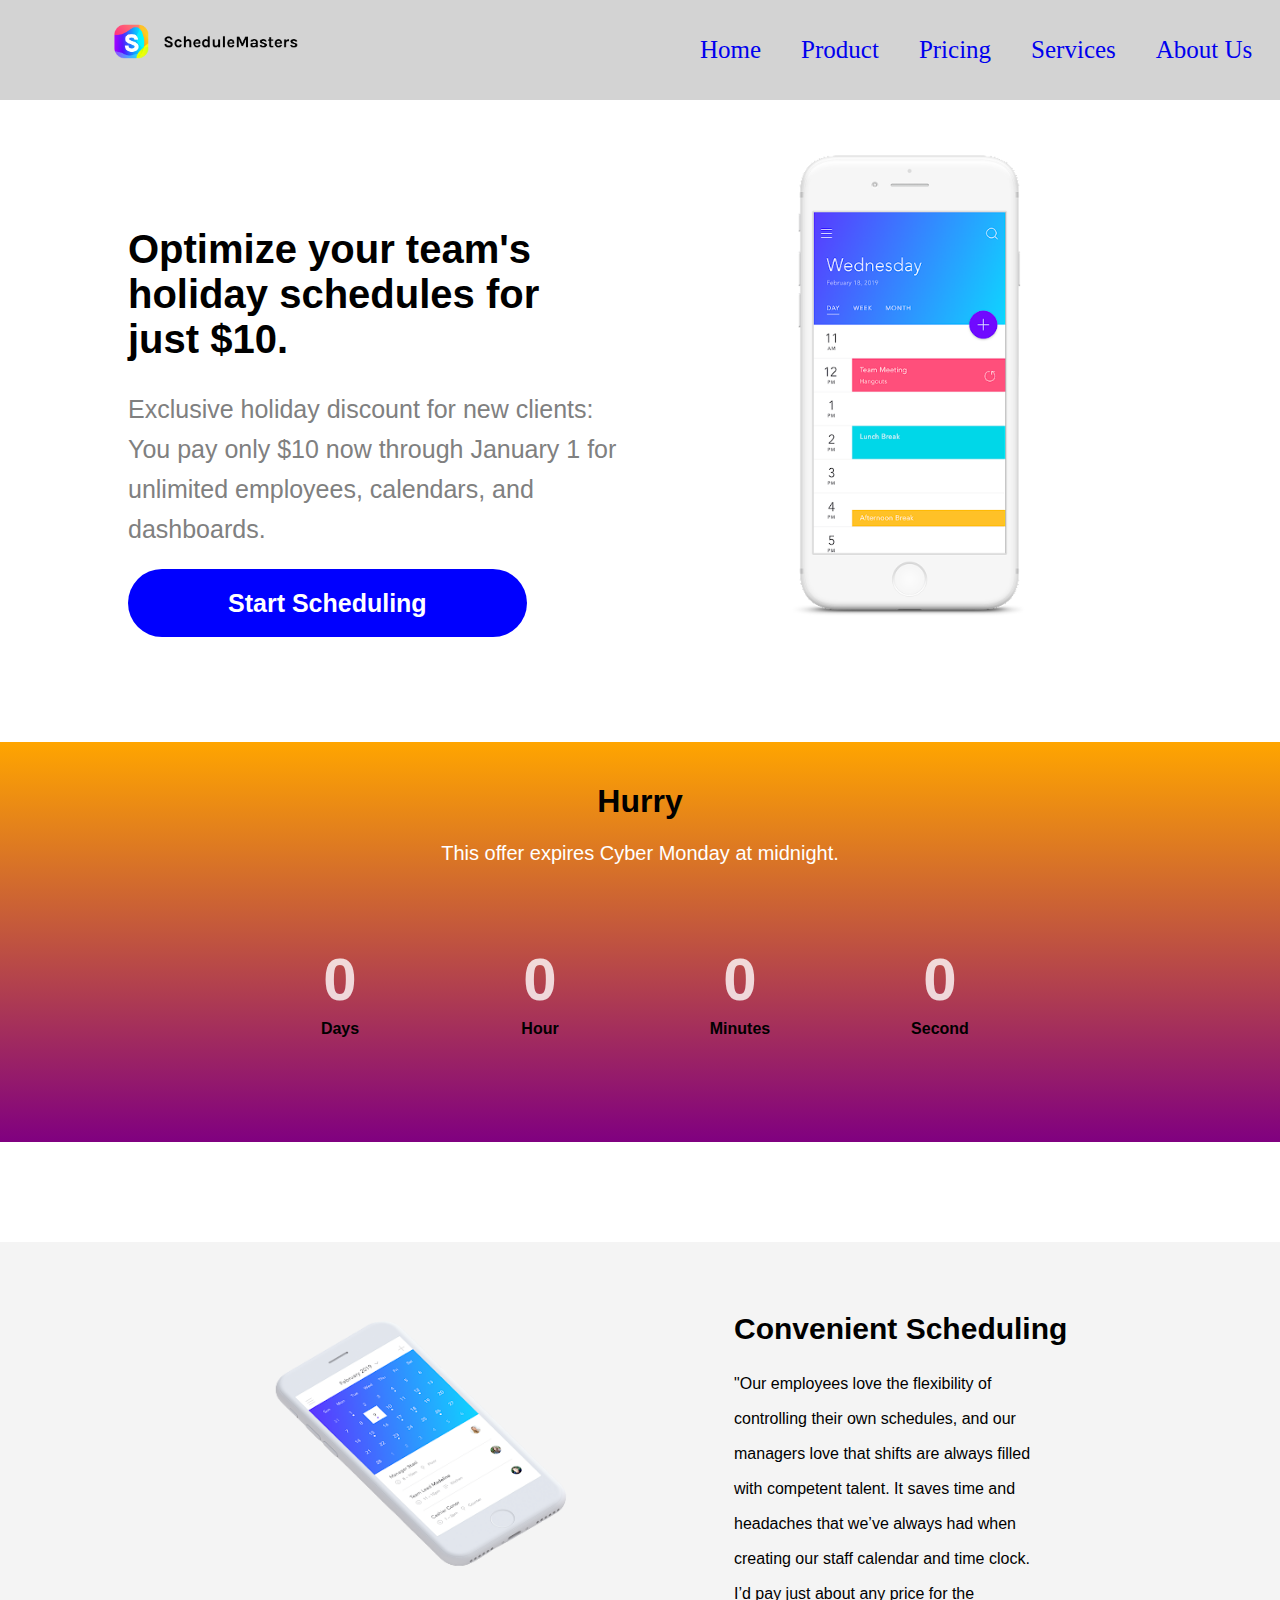
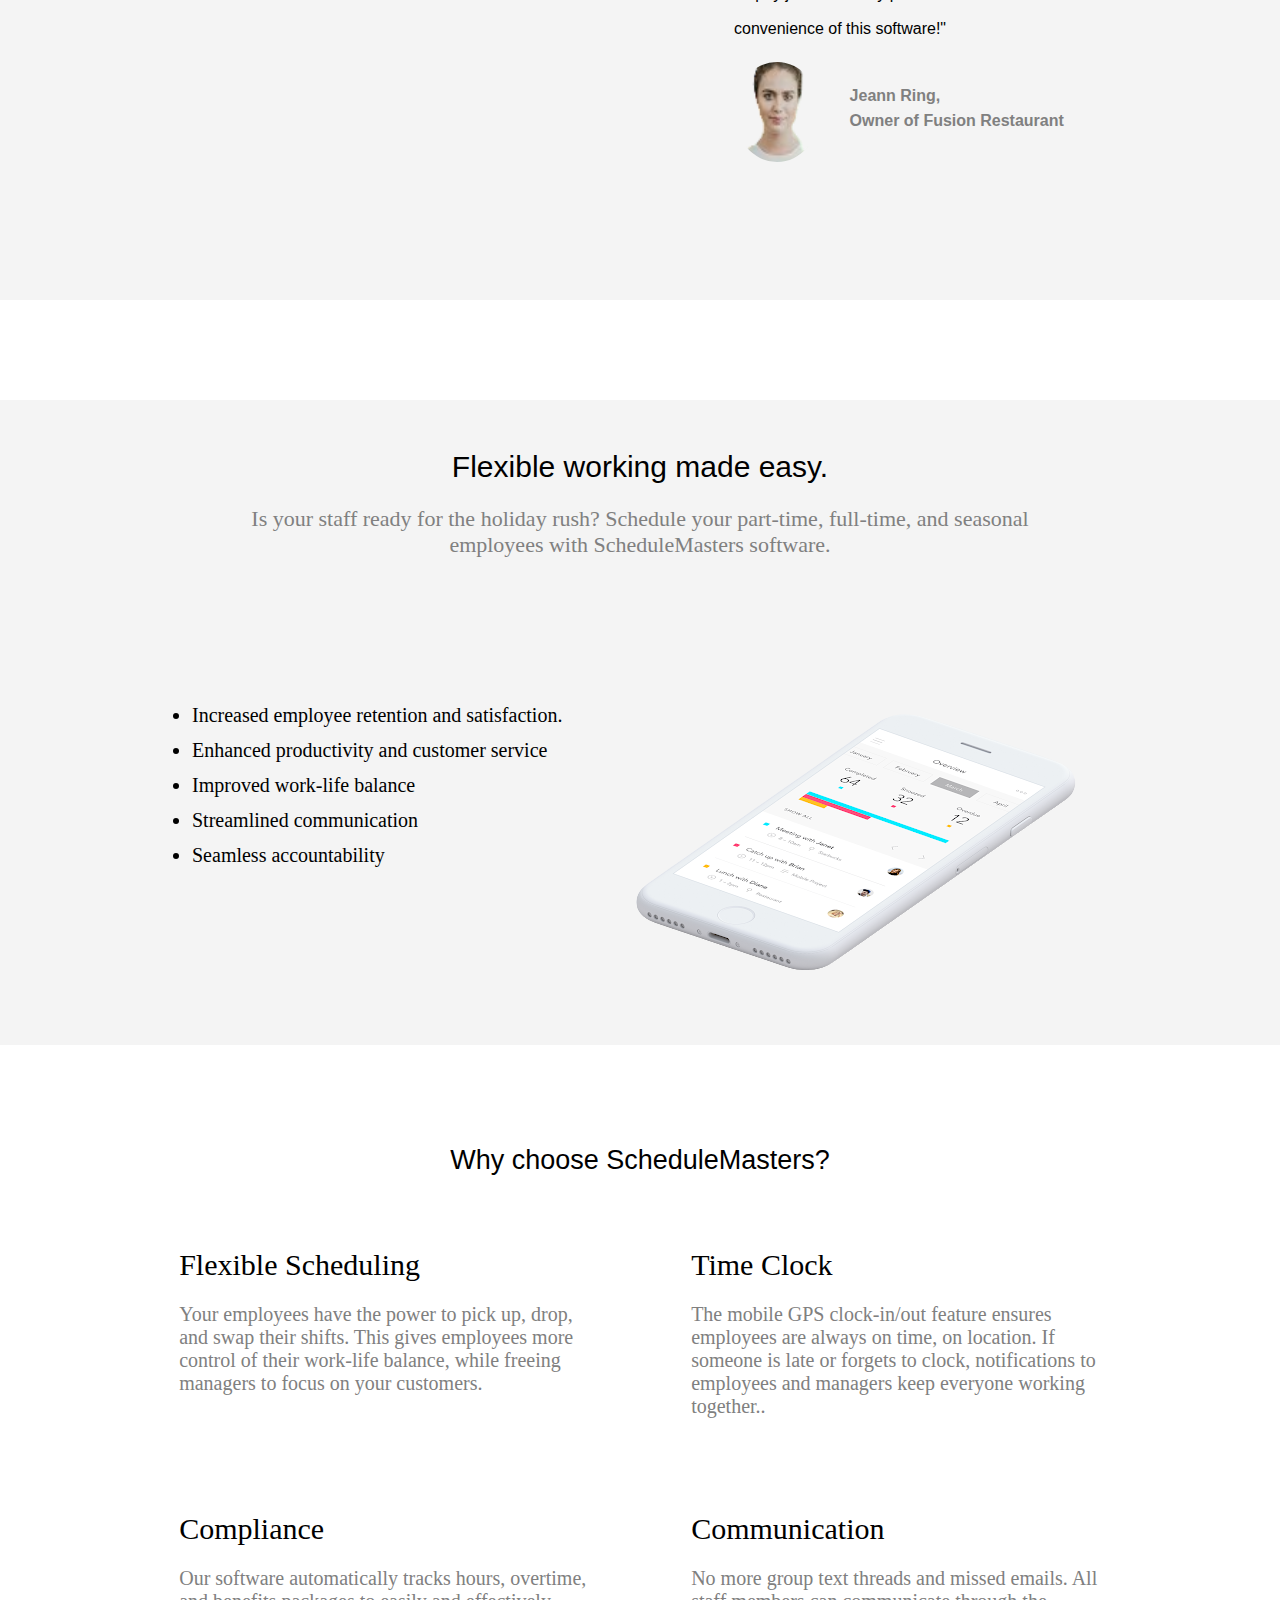
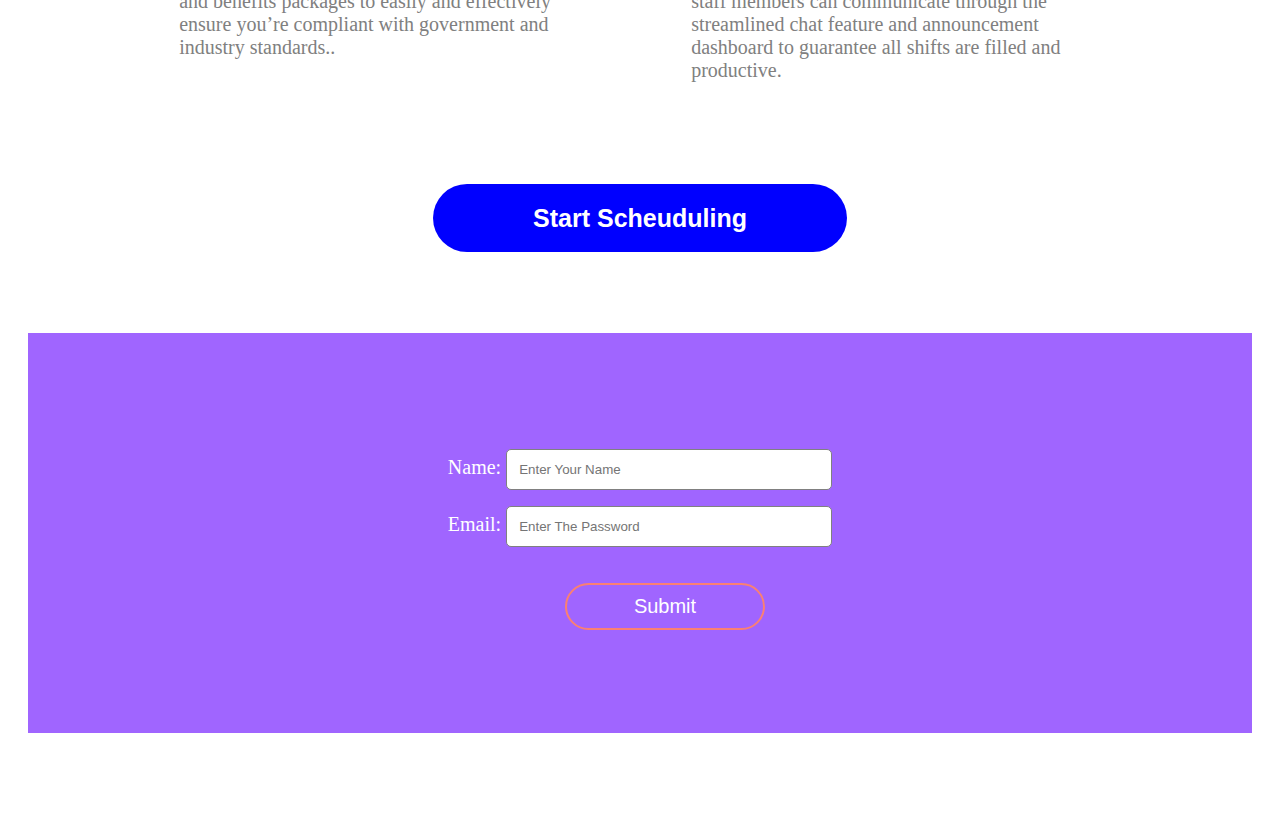
==== index.html @ a2fe0b65 "addd" ====
<!DOCTYPE html>
<html lang="en">
<head>
    <meta charset="UTF-8">
    <meta http-equiv="X-UA-Compatible" content="IE=edge">
    <meta name="viewport" content="width=device-width, initial-scale=1.0">
    <title>My seceond portfolio website</title>
    <link rel="stylesheet" href="css/style.css">
</head>
<body>

    <nav class="navbar">
        <div class="logo">
            <img src="image/logo.png" alt="">
        </div>

        <div>
            <ul class="nav-links">
                <li><a href="#">Home </a></li>
                <li><a href="#">Product</a></li>
                <li><a href="#">Pricing</a></li>
                <li><a href="#">Services</a></li>
                <li><a href="#">About Us</a></li>
            </ul>
        </div>
    </nav>

    <section class="container">
        <div class="banner-area">
            <h1>Optimize your team's <br> holiday schedules for <br> just $10.</h1>
            <p>Exclusive holiday discount for new clients: You pay only $10 now through January 1 for unlimited employees, calendars, and dashboards. </p>

            <a href="#">Start Scheduling</a>
        </div>

        <div class="banner-area">
            <img src="image/banner.png" alt="">
        </div>
    </section>


    <!-- ----main section option----- -->

    <section class="main-section">
         <div class="time-title">
        <h1>Hurry</h1>
        <p>This offer expires Cyber Monday at midnight. </p>
         </div>

        <div class="time-counting">
            <div>
            <h1>0</h1> 
            <p>Days</p>
        </div>
        <div>
            <h1>0</h1> 
            <p>Hour</p>
        </div>
        <div>
            <h1>0</h1> 
            <p>Minutes</p>
        </div>
        <div>
            <h1>0</h1> 
            <p>Second</p>
        </div>
        </div>
    </section>


    <section class="convenience">
       <div class="convence-group">
         <img src="image/main page mobile2.png" alt="">
       </div>

       <div class="convence-group1">
         <h1>Convenient Scheduling</h1>
         <p>"Our employees love the flexibility of controlling their own schedules, and our managers love that shifts are always filled with competent talent. It saves time and headaches that we’ve always had when creating our staff calendar and time clock. I’d pay just about any price for the convenience of this software!"</p>


         <div class="owner">
            <img src="image/owner.png"alt="">

            <h1>Jeann Ring, <br>
Owner of Fusion Restaurant</h1>
         </div>
       </div>
    </section>








    <section class="counting">
        <div class="counter-title">
            <h1>Flexible working made easy.</h1>

            <p>Is your staff ready for the holiday rush? Schedule your part-time, full-time, and seasonal <br> employees with ScheduleMasters software.</p>
        </div>

        <div class="counter">
            <div class="counter-group">
                <ul>
                    <li>Increased employee retention and satisfaction.</li>
                    <li>Enhanced productivity and customer service</li>
                    <li>Improved work-life balance </li>
                    <li>Streamlined communication</li>
                    <li>Seamless accountability </li>
                </ul>
            </div>

            <div class="counter-group1">
                <img src="image/counter mobile2.png" alt="">
            </div>
        </div>
    </section>







    <!-- -----discuss----- -->

    <section>
        <h1 class="discuss-title">Why choose ScheduleMasters?</h1>

        <div class="discuss">
            <div class="discuss-group">
                <h1>Flexible Scheduling</h1>
                <p>Your employees have the power to pick up, drop, and swap their shifts. This gives employees more control of their work-life balance, while freeing managers to focus on your customers.</p>
            </div>
            <div class="discuss-group">
                <h1>Time Clock</h1>
                <p>The mobile GPS clock-in/out feature ensures employees are always on time, on location. If someone is late or forgets to clock, notifications to employees and managers keep everyone working together..</p>
            </div>
             </div>

            
           <div class="discus">
             <div class="discuss-group">
                <h1>Compliance</h1>
                <p>Our software automatically tracks hours, overtime, and benefits packages to easily and effectively ensure you’re compliant with government and industry standards..</p>
            </div>
            <div class="discuss-group">
                <h1>Communication</h1>
                <p>No more group text threads and missed emails. All staff members can communicate through the streamlined chat feature and announcement dashboard to guarantee all shifts are filled and productive.</p>

            </div>

           
           </div>

           <div class="button">
             <a href="#">Start Scheuduling</a>
           </div>

       
    </section>



    <!-- -----Registration section----- -->
    <section>
        <form class="registration">

            <p>
                <label for=""> Name: 
                    <input type="text" name="" placeholder="Enter Your Name" id="">
                </label>
            </p>
            <p>
                <label for=""> Email:
                    <input type="email" placeholder="Enter The Password" name="" id="">
                </label>
            </p>
           
            <button type="submit">Submit</button>
        </form>

    </section>
    
</body>
</html>
---- css/style.css ----
body {
    margin: 0;
    padding: 0;
    box-sizing: border-box;

}

.navbar {
    display: flex;
    background-color: lightgrey;
}

.navbar div {
    width: 50%;
}

.logo img {
    width: 30%;
    margin-left: 15%;
    padding: 10px;
}

.nav-links {
    display: flex;
}

.nav-links li {
    padding: 20px;
    list-style: none;
}

.nav-links li a:hover {
    transition: .5s;
    color: olivedrab;
}

.nav-links li a {
    text-decoration: none;
    font-size: 25px;
}




/* -----container option css------ */

.container {
    display: flex;
    width: 100%;
    margin-top: 100px;
}


.banner-area {
    width: 50%;
    margin-left: 10%;
}

.banner-area img {
    width: 55%;
    margin-top: -70px;

}

.banner-area h1 {
    font-size: 40px;
    font-family: Arial, Helvetica, sans-serif;
}

.banner-area p {
    font-size: 25px;
    line-height: 40px;
    margin-bottom: 40px;
    color: grey;
    font-family: Arial, Helvetica, sans-serif;
    font-weight: 100;
}

.banner-area a {
    text-decoration: none;
    background-color: blue;
    padding: 20px 100px;
    color: white;
    border-radius: 50px;
    font-size: 25px;
    font-family: Arial, Helvetica, sans-serif;
    font-weight: 700;
}







/*----- main section option css-------- */
.main-section {
    background-image: linear-gradient(orange, purple);
    text-align: center;
    margin-top: 100px;
    height: 400px;
}

.time-counting {
    display: flex;
    justify-content: center;

}

.time-title {
    padding: 20px;
    font-family: Arial, Helvetica, sans-serif;
    font-weight: 100;
}

.time-title p {
    font-size: 20px;
    color: white;
}


.time-counting div {
    width: 200px;
    font-size: 30px;
    font-family: Arial, Helvetica, sans-serif;
}

.time-counting h1 {
    margin-bottom: -10px;
    color: rgba(255, 255, 255, 0.795);

}

.time-counting p {
    font-size: 16px;
    font-weight: bold;
}


/* ----new section---- */
.convenience {
    display: flex;
    justify-content: start;
    width: 100%;
    padding: 10px;
    background-color: rgba(211, 211, 211, 0.24);
    margin-top: 100px;
}

.convence-group {
    width: 50%;
    padding: 20px;
    margin-left: 10%;

}

.convence-group img {
    width: 100%;
}

.convence-group1 {
    width: 50%;
    margin: 10%;
    margin-top: 40px;
}

.convence-group1 h1 {
    font-size: 30px;
    font-family: Arial, Helvetica, sans-serif;
}

.convence-group1 p {
    font-family: Arial, Helvetica, sans-serif;
    font-size: 16px;
    margin-right: 30%;
    line-height: 35px;
}


.owner {
    display: flex;
}

.owner img {
    border-radius: 50%;
    width: 20%;
    height: 100px;
}

.owner h1 {
    font-size: 16px;
    line-height: 25px;
    padding: 10px;
    margin-left: 20px;
    color: grey;
}







/*--- another section css---- */


.counting {
    background-color: rgba(211, 211, 211, 0.24);
    margin-top: 100px;
    padding: 30px;
}

.counter {
    display: flex;
    margin-top: 120px;
}

.counter-title {
    text-align: center;
}

.counter-title h1 {
    font-size: 30px;
    font-weight: 100;
    font-family: Arial, Helvetica, sans-serif;
}

.counter-title p {
    font-size: 22px;
    color: grey;
}

.counter-group {
    width: 40%;
    font-size: 20px;
    margin-left: 10%;
    line-height: 35px;
}



.counter-group1 {
    width: 60%;
}





/* ------new secton csss----- */

.discuss {
    display: flex;
    width: 80%;
    margin: auto;
    margin-bottom: -150px;
}

.discuss-title {
    text-align: center;
    margin-top: 100px;
    margin-bottom: -50px;
    font-size: 27px;
    font-family: Arial, Helvetica, sans-serif;
    font-weight: 500;
}

.discus {
    display: flex;
    width: 80%;
    margin: auto;
}

.discuss-group {
    width: 40%;
    margin: 10% 5%;

}

.discuss-group h1 {
    font-size: 30px;
    font-weight: 400;
}

.discuss-group p {
    font-size: 20px;
    color: grey;

}


.button {
    text-align: center;
}

.button a {
    text-decoration: none;
    background-color: blue;
    padding: 20px 100px;
    color: white;
    border-radius: 50px;
    font-size: 25px;
    font-family: Arial, Helvetica, sans-serif;
    font-weight: 700;
    margin-bottom: 100px;
}



/* -------Registration css ------- */

.registration {
    text-align: center;
    background-color: rgba(98, 0, 255, 0.603);
    width: 80%;
    height: 200px;
    padding: 100px;
    margin: 100px auto;
}

.registration label {
    font-size: 20px;
    color: white;


}

.registration input {
    width: 300px;
    padding: 12px;
    border-radius: 5px;
    border: 1px solid gray;

}

button {
    width: 200px;
    padding: 10px;
    text-align: center;
    margin-left: 50px;
    font-family: sans-serif;
    font-size: 20px;
    color: white;
    background: transparent;
    cursor: pointer;
    border: 2px solid salmon;
    border-radius: 35px;
    margin-top: 20px;
}

button:hover {
    background-color: rgb(0, 16, 236);
    transition: .5s;
}
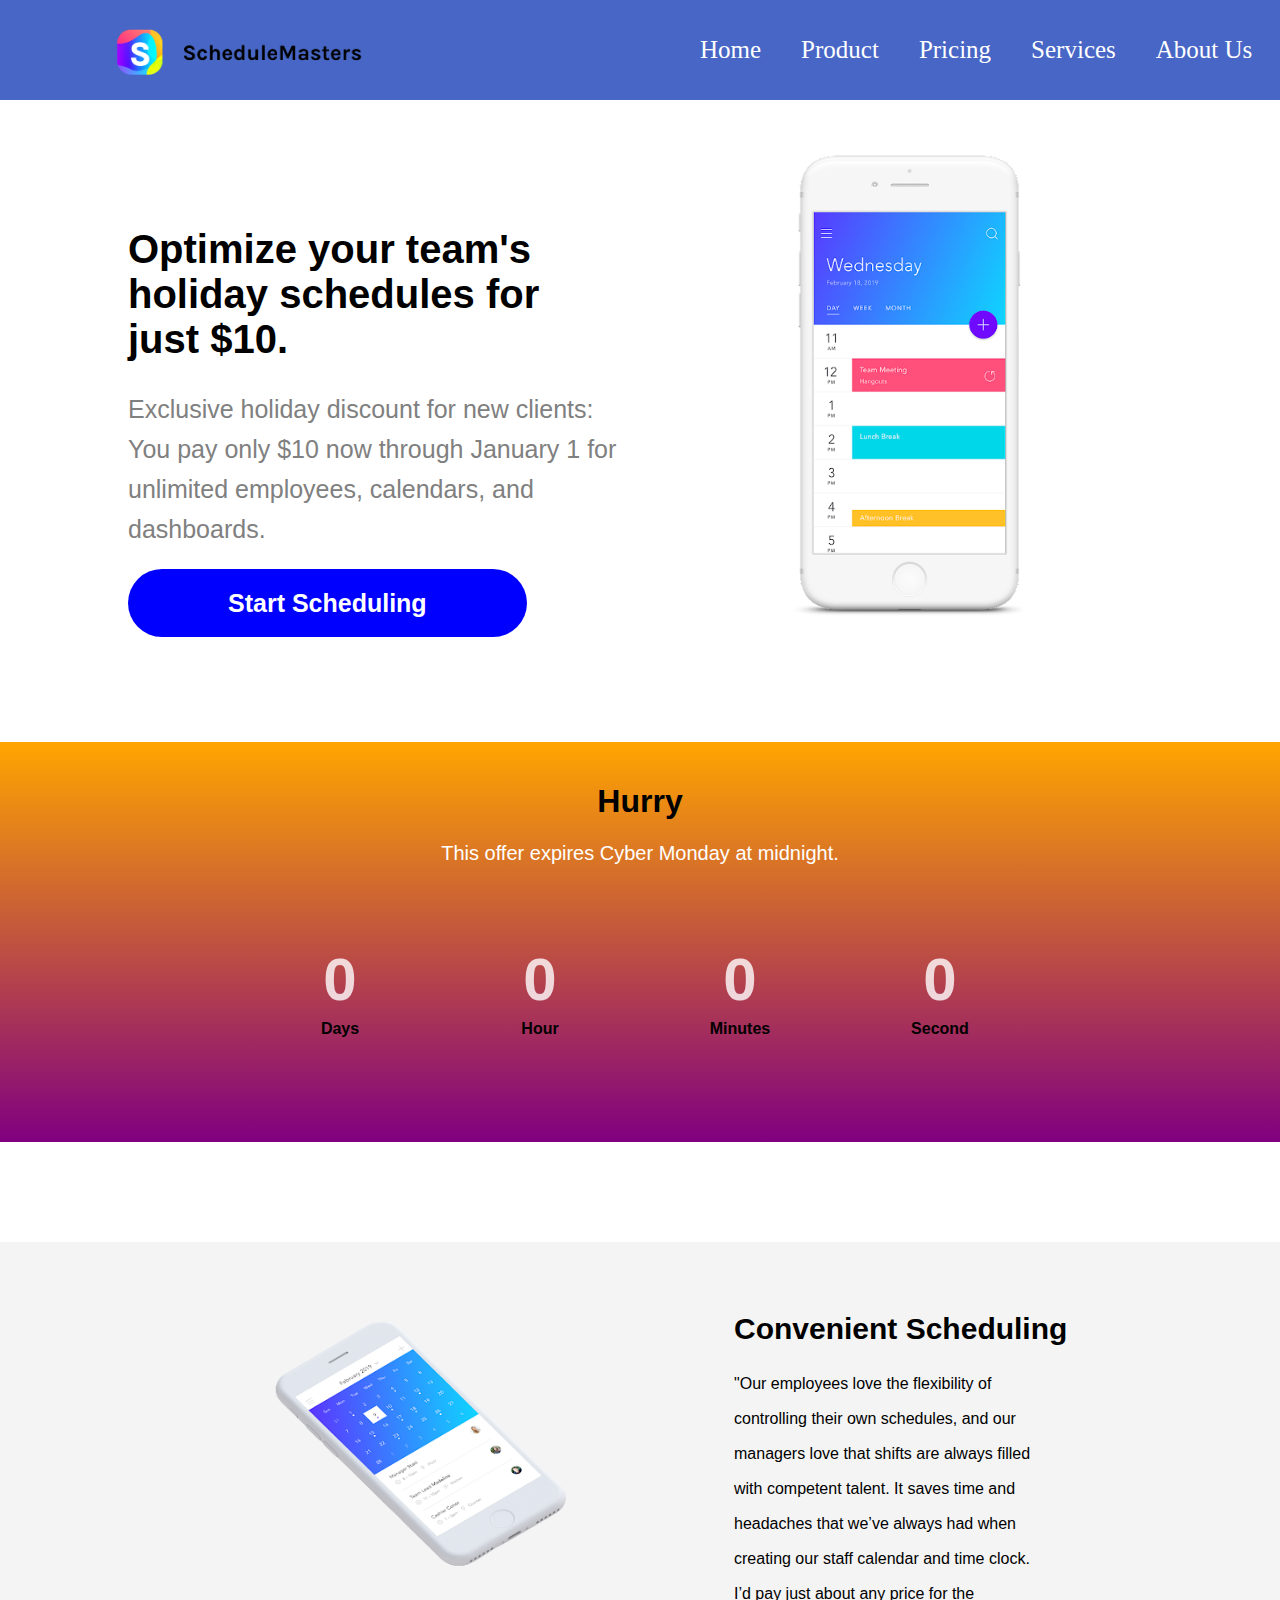
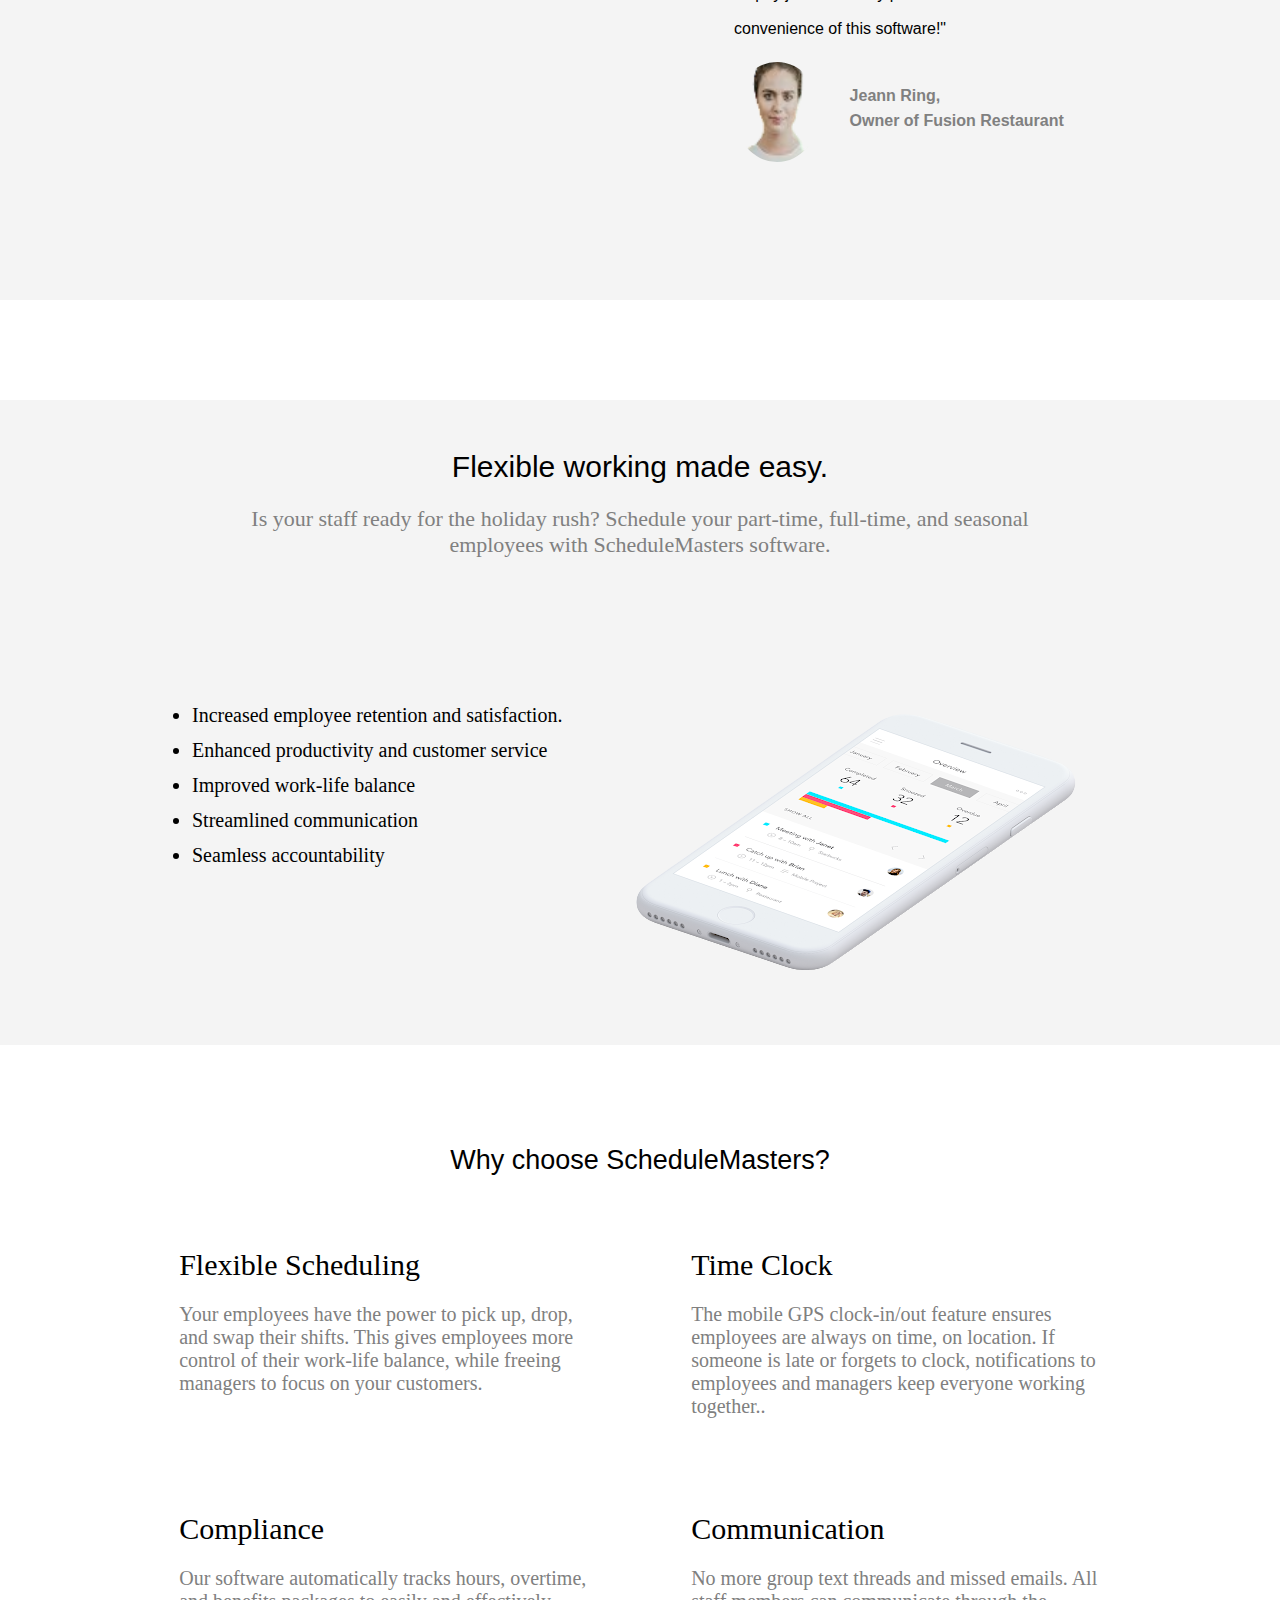
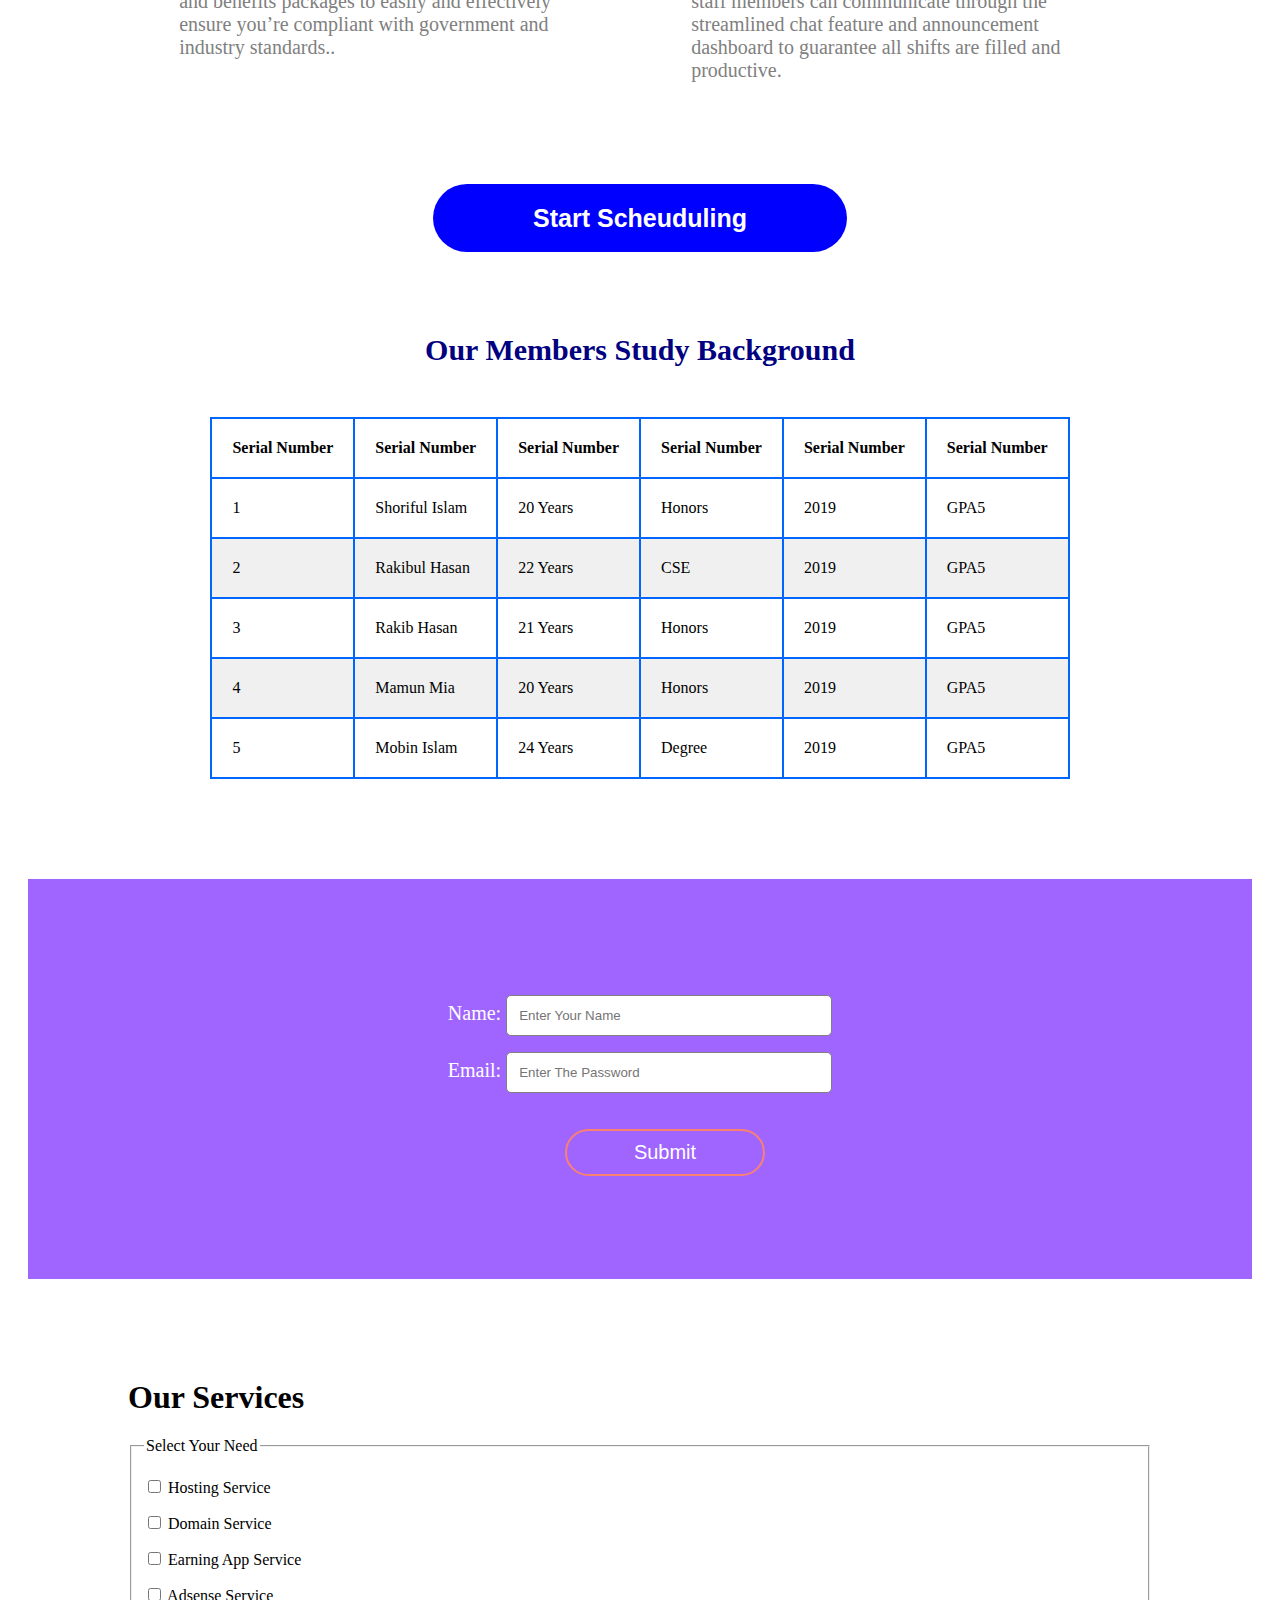
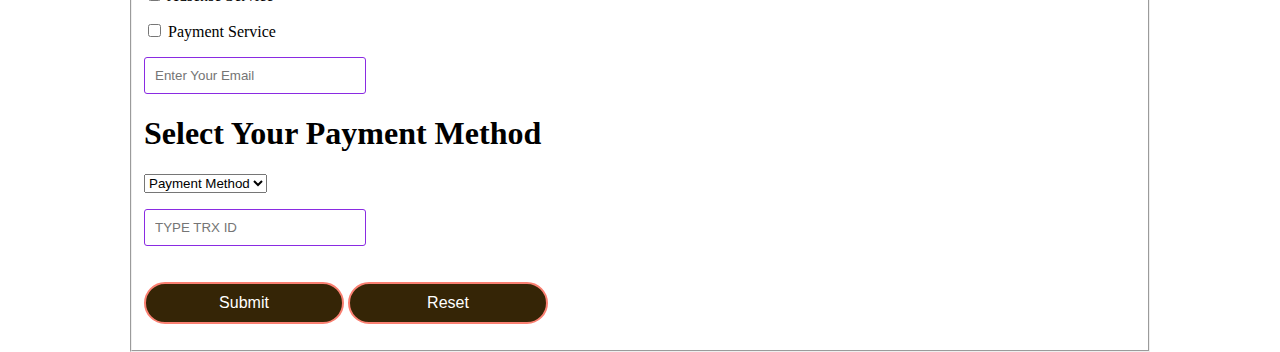
==== commit 4534420d: "add" ====
--- a/index.html
+++ b/index.html
@@ -160,7 +160,66 @@
            </div>
 
        
-    </section>
+        </section>
+
+
+
+        <section class="table">
+            <h1 style="text-align: center; color:navy; font-size: 30px; margin-bottom: 50px; ">Our Members Study Background</h1>
+            <table>
+                <thead>
+                    <th>Serial Number</th>
+                    <th>Serial Number</th>
+                    <th>Serial Number</th>
+                    <th>Serial Number</th>
+                    <th>Serial Number</th>
+                    <th>Serial Number</th>
+
+                </thead>
+                <tbody>
+                    <tr>
+                        <td>1</td>
+                        <td>Shoriful Islam</td>
+                        <td>20 Years</td>
+                        <td>Honors</td>
+                        <td>2019</td>
+                        <td>GPA5</td>
+                    </tr>
+                    <tr>
+                        <td>2</td>
+                        <td>Rakibul Hasan</td>
+                        <td>22 Years</td>
+                        <td>CSE</td>
+                        <td>2019</td>
+                        <td>GPA5</td>
+                    </tr>
+                    <tr>
+                        <td>3</td>
+                        <td>Rakib Hasan</td>
+                        <td>21 Years</td>
+                        <td>Honors</td>
+                        <td>2019</td>
+                        <td>GPA5</td>
+                    </tr>
+                    <tr>
+                        <td>4</td>
+                        <td>Mamun Mia</td>
+                        <td>20 Years</td>
+                        <td>Honors</td>
+                        <td>2019</td>
+                        <td>GPA5</td>
+                    </tr>
+                    <tr>
+                        <td>5</td>
+                        <td>Mobin Islam</td>
+                        <td>24 Years</td>
+                        <td>Degree</td>
+                        <td>2019</td>
+                        <td>GPA5</td>
+                    </tr>
+                </tbody>
+            </table>
+        </section>
 
 
 
@@ -183,6 +242,73 @@
         </form>
 
     </section>
+
+
+
+    <section class="service">
+        <h1>Our Services</h1>
+        <fieldset>
+            <legend>Select Your Need </legend>
+           <p>
+            <label for="hosting">
+             <input type="checkbox" name="service" id="hosting"> Hosting Service
+           </label>
+           </p>
+
+           <p>
+            
+            <label for="domain">
+             <input type="checkbox" name="service" id="domain"> Domain Service
+           </label>
+           </p>
+
+           <p>
+             <label for="app">
+             <input type="checkbox" name="service" id="app"> Earning App Service
+           </label>
+           </p>
+
+            <p>
+                <label for="adesense">
+             <input type="checkbox" name="service" id="adesense"> Adsense Service
+           </label>
+            </p>
+
+            <p>
+                <label for="payment">
+             <input type="checkbox" name="service" id="payment"> Payment Service
+           </label>
+            </p>
+
+            <p>
+               <label for="">
+                 <input class="email" type="email" name="email" placeholder="Enter Your Email" id="">
+               </label>
+            </p>
+
+
+
+
+            <h1>Select Your Payment Method</h1>
+            <p>
+                <select id="payments">
+                   <option value="volvo">Bkash</option>
+                   <option value="saab">Nagad</option>
+                   <option value="vw">Rocket</option>
+                   <option value="audi" selected>Payment Method</option>
+                </select>
+            </p>
+
+            <p>
+                <input class="trx" type="text" placeholder="TYPE TRX ID">
+            </p>
+
+            <p>
+                <button class="btn" type="submit">Submit</button>
+            <button class="btn" type="reset">Reset</button>
+            </p>
+        </fieldset>
+    </section>
     
 </body>
 </html>--- a/css/style.css
+++ b/css/style.css
@@ -7,7 +7,7 @@
 
 .navbar {
     display: flex;
-    background-color: lightgrey;
+    background-color: rgb(71, 102, 197);
 }
 
 .navbar div {
@@ -15,9 +15,10 @@
 }
 
 .logo img {
-    width: 30%;
+    width: 40%;
     margin-left: 15%;
     padding: 10px;
+    color: white;
 }
 
 .nav-links {
@@ -26,17 +27,20 @@
 
 .nav-links li {
     padding: 20px;
+
     list-style: none;
 }
 
 .nav-links li a:hover {
     transition: .5s;
     color: olivedrab;
+
 }
 
 .nav-links li a {
     text-decoration: none;
     font-size: 25px;
+    color: white;
 }
 
 
@@ -350,5 +354,55 @@
 
 button:hover {
     background-color: rgb(0, 16, 236);
-    transition: .5s;
+    transition: .3s;
+
+}
+
+/* ---------table css--------- */
+
+.table {
+    margin-top: 100px;
+
+}
+
+table {
+    border-collapse: collapse;
+    margin: auto;
+
+}
+
+th,
+td {
+    border: 2px solid rgb(0, 102, 255);
+    padding: 20px;
+}
+
+tr:nth-child(2n) {
+    background-color: rgba(128, 128, 128, 0.116);
+}
+
+/*----- service------- */
+
+.service {
+    width: 80%;
+    margin: auto;
+}
+
+.email,
+.trx {
+    width: 200px;
+    padding: 10px;
+    border-radius: 3px;
+    border: 1px solid blueviolet;
+}
+
+.btn {
+    text-decoration: none;
+    background-color: rgb(53, 37, 6);
+    padding: 10px 30px;
+    margin-left: 0;
+    color: white;
+    border-radius: 50px;
+    font-size: 16px;
+    font-family: Arial, Helvetica, sans-serif margin-bottom: 100px;
 }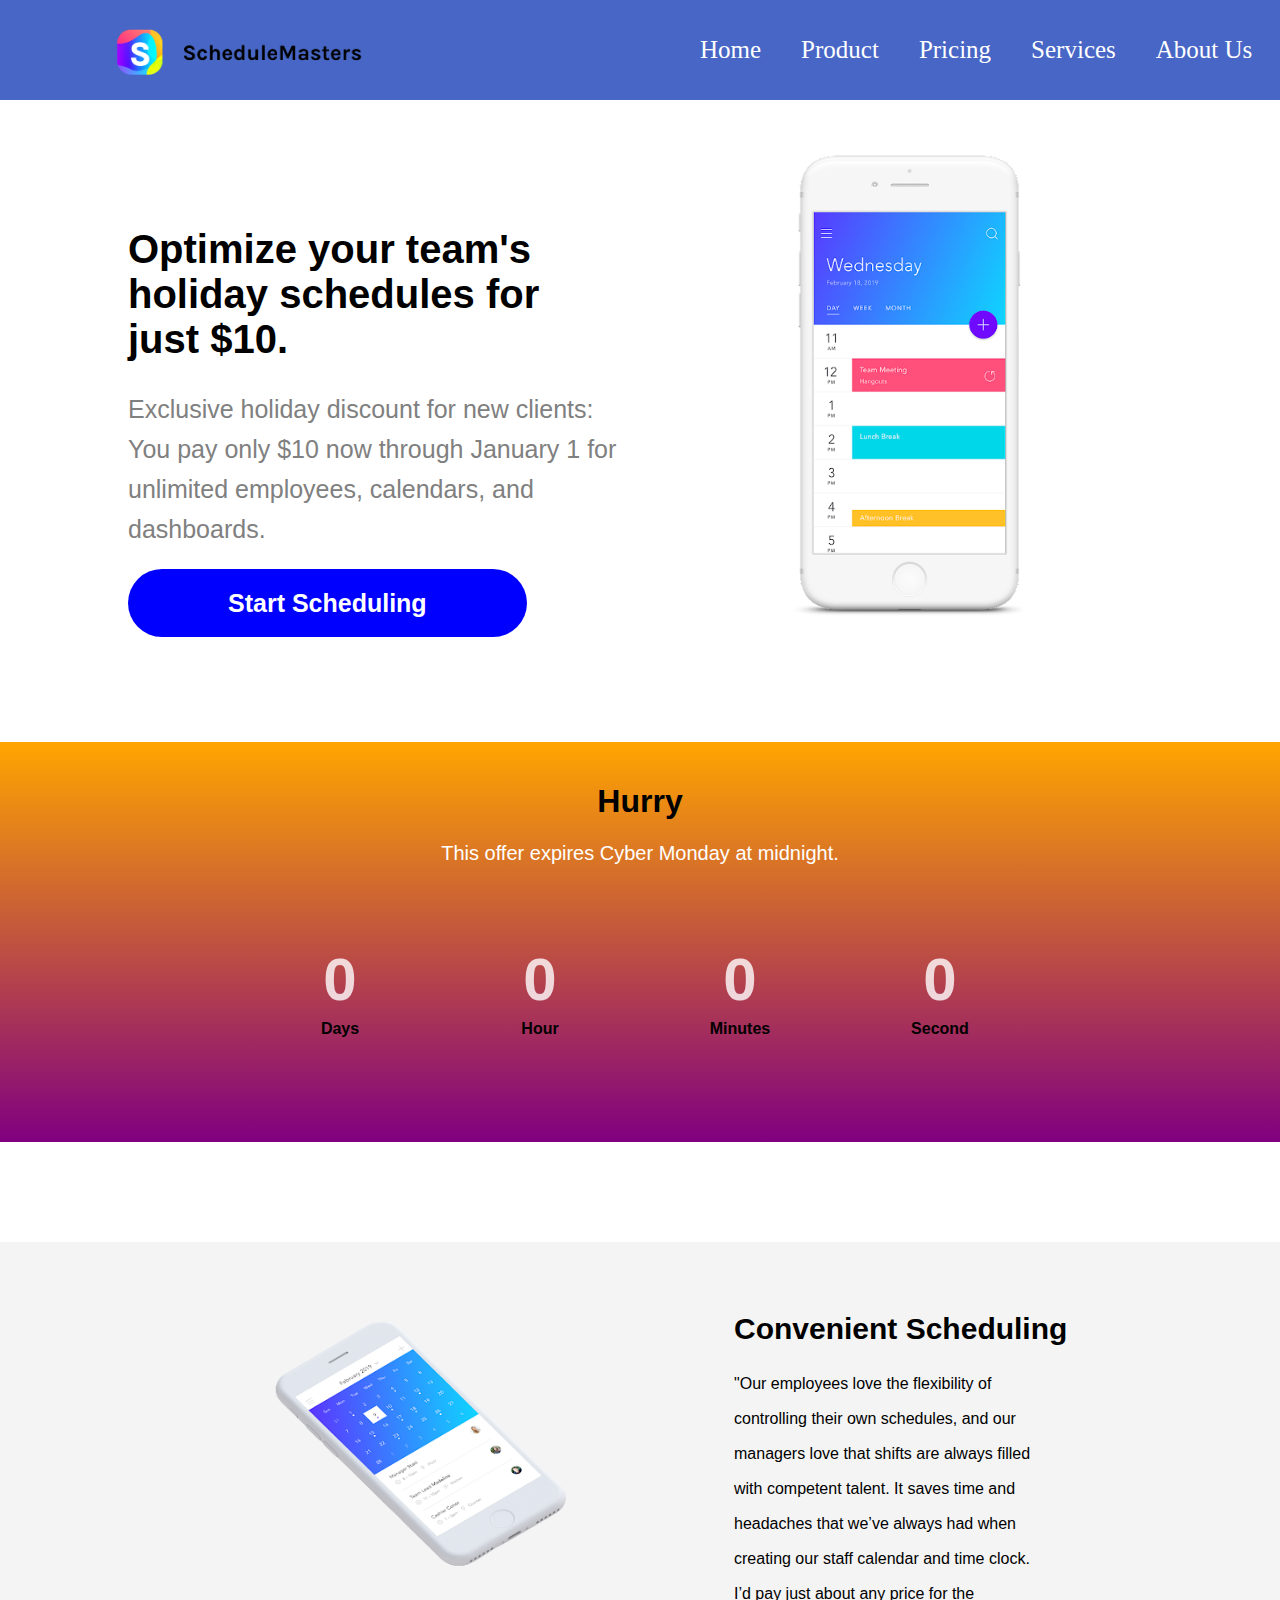
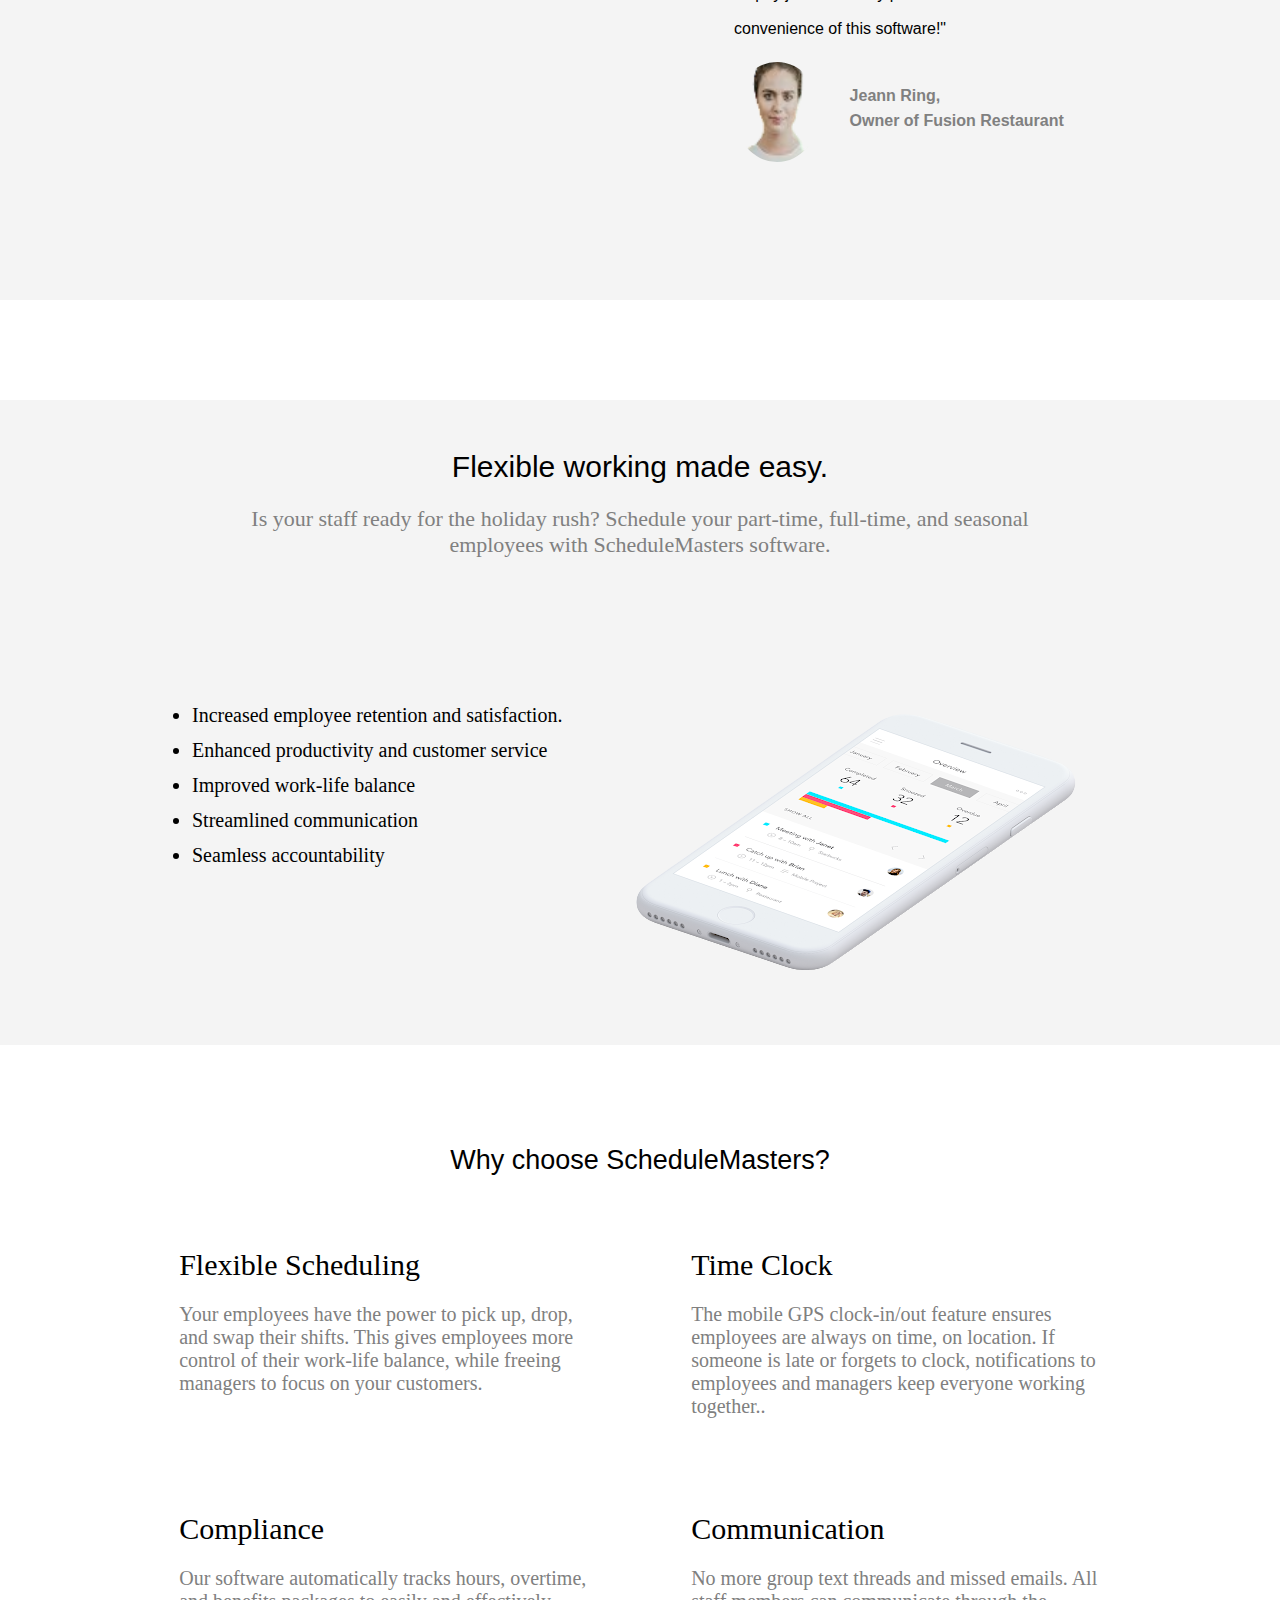
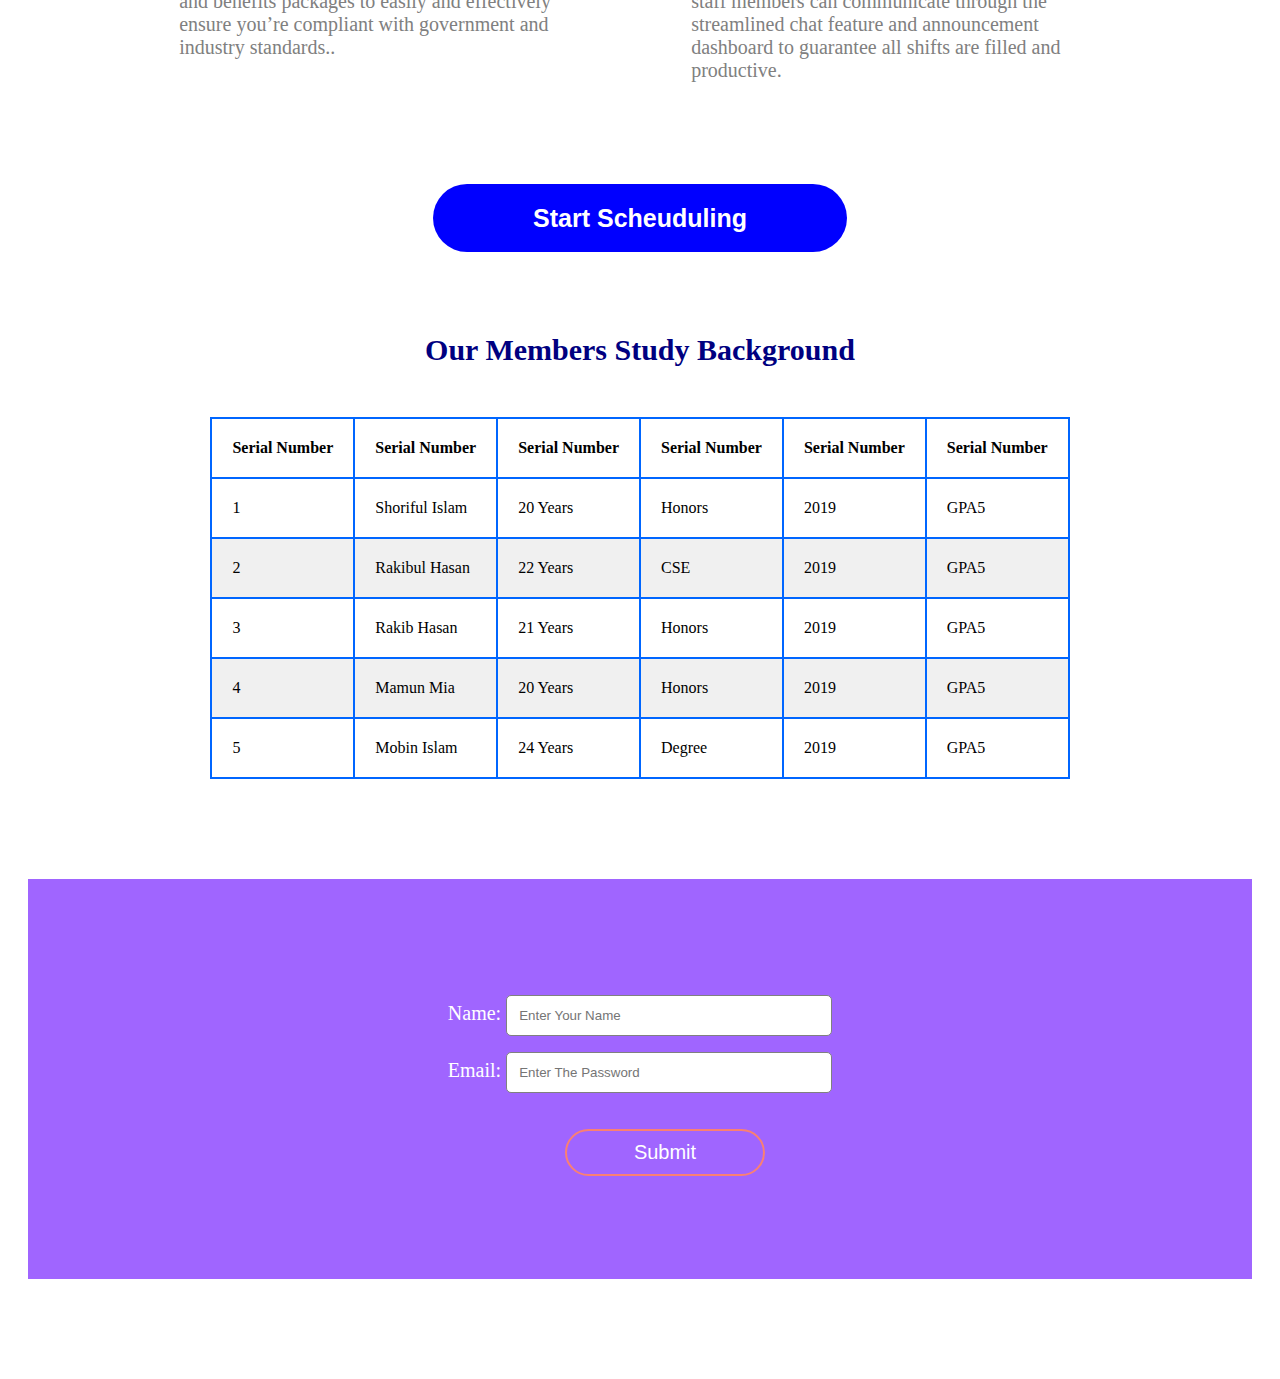
==== commit 621633df: "addd" ====
--- a/index.html
+++ b/index.html
@@ -19,7 +19,7 @@
                 <li><a href="#">Home </a></li>
                 <li><a href="#">Product</a></li>
                 <li><a href="#">Pricing</a></li>
-                <li><a href="#">Services</a></li>
+                <li><a href="css/serice.html">Services</a></li>
                 <li><a href="#">About Us</a></li>
             </ul>
         </div>
@@ -245,70 +245,7 @@
 
 
 
-    <section class="service">
-        <h1>Our Services</h1>
-        <fieldset>
-            <legend>Select Your Need </legend>
-           <p>
-            <label for="hosting">
-             <input type="checkbox" name="service" id="hosting"> Hosting Service
-           </label>
-           </p>
-
-           <p>
-            
-            <label for="domain">
-             <input type="checkbox" name="service" id="domain"> Domain Service
-           </label>
-           </p>
-
-           <p>
-             <label for="app">
-             <input type="checkbox" name="service" id="app"> Earning App Service
-           </label>
-           </p>
-
-            <p>
-                <label for="adesense">
-             <input type="checkbox" name="service" id="adesense"> Adsense Service
-           </label>
-            </p>
-
-            <p>
-                <label for="payment">
-             <input type="checkbox" name="service" id="payment"> Payment Service
-           </label>
-            </p>
-
-            <p>
-               <label for="">
-                 <input class="email" type="email" name="email" placeholder="Enter Your Email" id="">
-               </label>
-            </p>
-
-
-
-
-            <h1>Select Your Payment Method</h1>
-            <p>
-                <select id="payments">
-                   <option value="volvo">Bkash</option>
-                   <option value="saab">Nagad</option>
-                   <option value="vw">Rocket</option>
-                   <option value="audi" selected>Payment Method</option>
-                </select>
-            </p>
-
-            <p>
-                <input class="trx" type="text" placeholder="TYPE TRX ID">
-            </p>
-
-            <p>
-                <button class="btn" type="submit">Submit</button>
-            <button class="btn" type="reset">Reset</button>
-            </p>
-        </fieldset>
-    </section>
+    
     
 </body>
 </html>